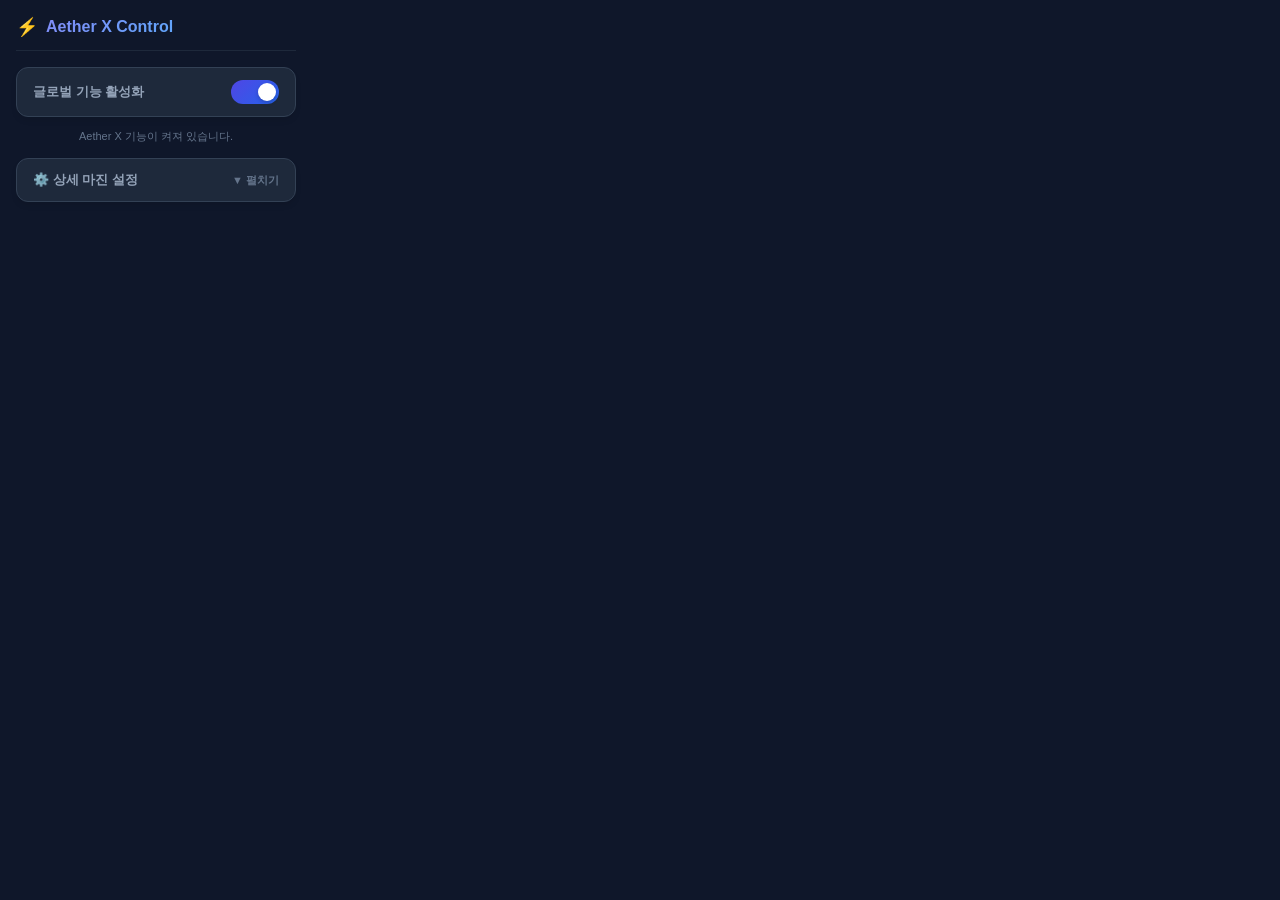
==== popup.html @ cb8b3f75 "셋팅" ====
<!DOCTYPE html>
<html>
<head>
  <meta charset="utf-8">
  <style>
    body {
      width: 280px;
      margin: 0;
      padding: 16px;
      font-family: -apple-system, BlinkMacSystemFont, "Segoe UI", Roboto, Helvetica, Arial, sans-serif;
      background: #0F172A;
      color: #F8FAFC;
    }
    .header {
      display: flex;
      align-items: center;
      gap: 8px;
      margin-bottom: 16px;
      border-bottom: 1px solid #1E293B;
      padding-bottom: 12px;
    }
    .logo-text {
      font-size: 16px;
      font-weight: 800;
      background: linear-gradient(135deg, #818CF8, #60A5FA);
      -webkit-background-clip: text;
      -webkit-text-fill-color: transparent;
    }
    .toggle-container {
      display: flex;
      align-items: center;
      justify-content: space-between;
      background: #1E293B;
      border: 1px solid #334155;
      border-radius: 12px;
      padding: 12px 16px;
      box-shadow: 0 4px 6px -1px rgba(0, 0, 0, 0.1);
    }
    .label {
      font-size: 13px;
      font-weight: 600;
      color: #94A3B8;
    }
    /* Toggle Switch styling */
    .switch {
      position: relative;
      display: inline-block;
      width: 48px;
      height: 24px;
    }
    .switch input {
      opacity: 0;
      width: 0;
      height: 0;
    }
    .slider {
      position: absolute;
      cursor: pointer;
      top: 0;
      left: 0;
      right: 0;
      bottom: 0;
      background-color: #475569;
      transition: .3s;
      border-radius: 24px;
    }
    .slider:before {
      position: absolute;
      content: "";
      height: 18px;
      width: 18px;
      left: 3px;
      bottom: 3px;
      background-color: white;
      transition: .3s;
      border-radius: 50%;
      box-shadow: 0 2px 4px rgba(0, 0, 0, 0.2);
    }
    input:checked + .slider {
      background: linear-gradient(135deg, #4F46E5, #2563EB);
    }
    input:checked + .slider:before {
      transform: translateX(24px);
    }
    .status-text {
      font-size: 11px;
      text-align: center;
      margin-top: 12px;
      color: #64748B;
    }
    .settings-header {
      margin-top: 14px;
      display: flex;
      align-items: center;
      justify-content: space-between;
      background: #1E293B;
      border: 1px solid #334155;
      border-radius: 12px;
      padding: 12px 16px;
      cursor: pointer;
      user-select: none;
      box-shadow: 0 4px 6px -1px rgba(0, 0, 0, 0.1);
      transition: border-radius 0.2s ease;
    }
    .settings-body {
      display: none;
      background: #1E293B;
      border: 1px solid #334155;
      border-top: none;
      border-radius: 0 0 12px 12px;
      padding: 12px 16px;
      margin-top: -2px;
      box-shadow: 0 4px 6px -1px rgba(0, 0, 0, 0.1);
    }
    .form-group {
      display: flex;
      justify-content: space-between;
      align-items: center;
      margin-bottom: 8px;
    }
    .form-group span {
      font-size: 12px;
      color: #94A3B8;
      font-weight: 500;
    }
    .form-group input, .form-group select {
      width: 90px;
      padding: 4px 6px;
      font-size: 12px;
      background: #0F172A;
      color: white;
      border: 1px solid #475569;
      border-radius: 6px;
      box-sizing: border-box;
    }
    .form-group input {
      text-align: right;
    }
  </style>
</head>
<body>
  <div class="header">
    <span style="font-size: 18px;">⚡</span>
    <span class="logo-text">Aether X Control</span>
  </div>
  
  <div class="toggle-container">
    <span class="label">글로벌 기능 활성화</span>
    <label class="switch">
      <input type="checkbox" id="aetherx-toggle-checkbox" checked>
      <span class="slider"></span>
    </label>
  </div>
  <div class="status-text" id="status-desc">Aether X 기능이 켜져 있습니다.</div>

  <!-- 상세 마진 설정 아코디언 추가 -->
  <div class="settings-header" id="aetherx-settings-hdr">
    <span class="label">⚙️ 상세 마진 설정</span>
    <span style="font-size: 11px; color: #64748B; font-weight: 600;" id="settings-chevron">▼ 펼치기</span>
  </div>
  <div class="settings-body" id="aetherx-settings-body">
    <div class="form-group">
      <span>기준 통화</span>
      <select id="sett-currency">
        <option value="CNY">CNY (위안)</option>
        <option value="USD">USD (달러)</option>
        <option value="JPY">JPY (엔)</option>
        <option value="EUR">EUR (유로)</option>
      </select>
    </div>
    <div class="form-group">
      <span>적용 환율(원)</span>
      <input type="number" id="sett-rate" step="0.01">
    </div>
    <div class="form-group">
      <span>관세율 (%)</span>
      <input type="number" id="sett-customs">
    </div>
    <div class="form-group">
      <span>부가세율 (%)</span>
      <input type="number" id="sett-vat">
    </div>
    <div class="form-group">
      <span>국제 배송비(원)</span>
      <input type="number" id="sett-int-ship">
    </div>
    <div class="form-group">
      <span>국내 배송비(원)</span>
      <input type="number" id="sett-dom-ship">
    </div>
    <div class="form-group">
      <span>목표 마진율 (%)</span>
      <input type="number" id="sett-target-margin">
    </div>
    <div class="form-group" style="flex-direction: column; align-items: flex-start; gap: 4px; margin-bottom: 8px;">
      <span>소싱 번역 제외 금지어 사전 (쉼표 구분)</span>
      <input type="text" id="sett-translation-blacklist" style="width: 100%; text-align: left; margin-top: 2px;" placeholder="예: 해외직구, 정품, 무료배송">
    </div>
    <button id="btn-settings-save" style="width: 100%; margin-top: 8px; background: linear-gradient(135deg, #4F46E5, #2563EB); color: white; border: none; border-radius: 6px; padding: 8px; font-weight: 700; cursor: pointer; font-size: 12px; box-shadow: 0 2px 4px rgba(37,99,235,0.2);">설정 저장 및 적용</button>
  </div>

  <script src="popup.js"></script>
</body>
</html>
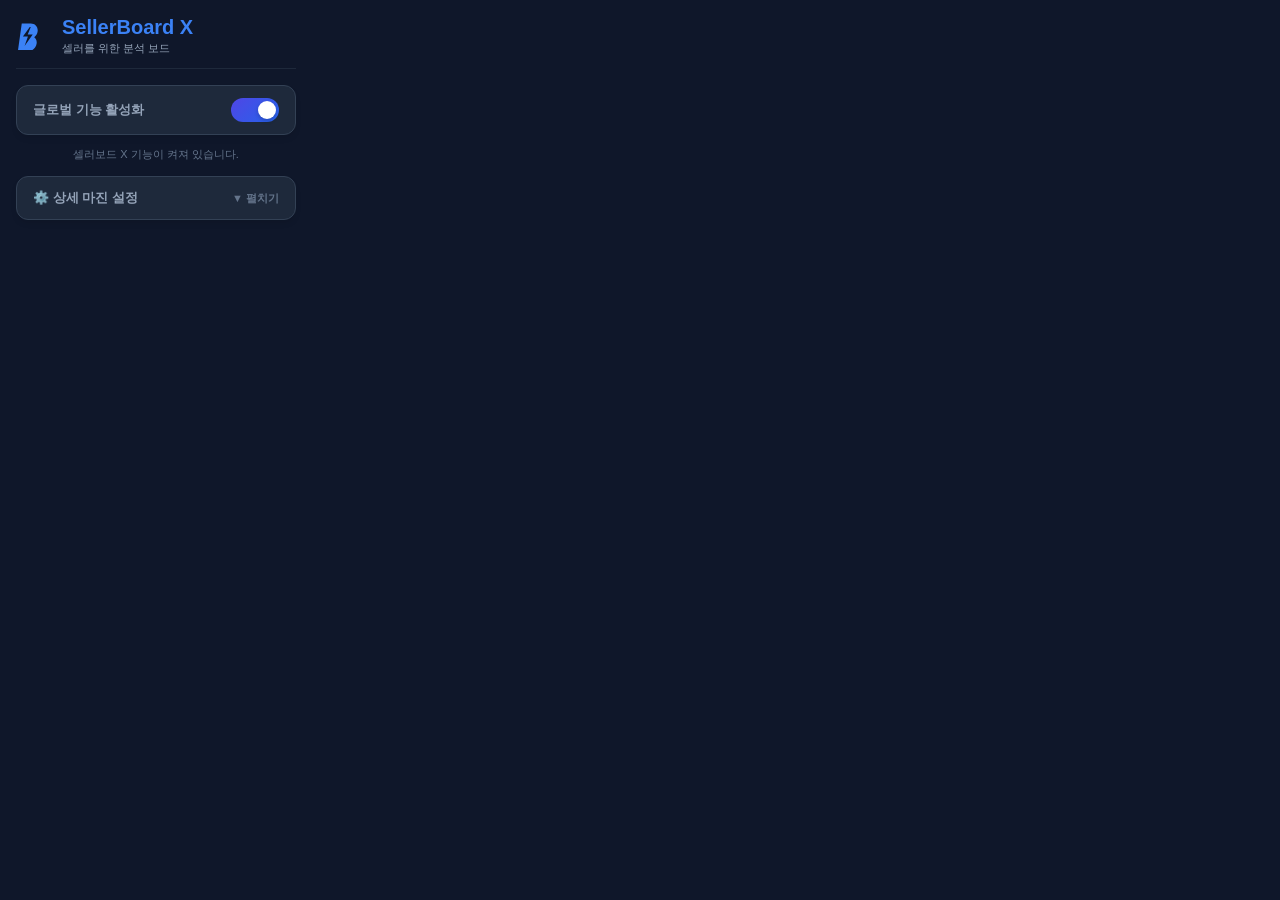
==== commit 152af9a4: "고도화" ====
--- a/popup.html
+++ b/popup.html
@@ -14,17 +14,27 @@
     .header {
       display: flex;
       align-items: center;
-      gap: 8px;
+      gap: 12px;
       margin-bottom: 16px;
       border-bottom: 1px solid #1E293B;
       padding-bottom: 12px;
     }
+    .logo-container {
+      display: flex;
+      flex-direction: column;
+    }
     .logo-text {
-      font-size: 16px;
+      font-size: 20px;
       font-weight: 800;
-      background: linear-gradient(135deg, #818CF8, #60A5FA);
-      -webkit-background-clip: text;
-      -webkit-text-fill-color: transparent;
+      color: #3B82F6;
+      line-height: 1.1;
+      font-family: -apple-system, BlinkMacSystemFont, "Segoe UI", Roboto, sans-serif;
+    }
+    .logo-subtitle {
+      font-size: 11px;
+      color: #94A3B8;
+      font-weight: 500;
+      margin-top: 3px;
     }
     .toggle-container {
       display: flex;
@@ -140,8 +150,14 @@
 </head>
 <body>
   <div class="header">
-    <span style="font-size: 18px;">⚡</span>
-    <span class="logo-text">Aether X Control</span>
+    <svg width="34" height="28" viewBox="0 0 34 28" fill="none" xmlns="http://www.w3.org/2000/svg" style="flex-shrink: 0;">
+      <path d="M4 1.5H13C17.5 1.5 21 5 21 9.5C21 11.8 20 13.9 18.4 15.3C20.4 16.6 21.7 18.9 21.7 21.5C21.7 26 18.2 29.5 13.7 29.5H4L4 1.5Z" fill="#3B82F6" style="transform: skewX(-8deg); transform-origin: center;"/>
+      <path d="M12.5 5L7 14.5H12L10 24L16.5 12.5H11.5L13.5 5H12.5Z" fill="#0F172A" style="transform: skewX(-8deg); transform-origin: center;"/>
+    </svg>
+    <div class="logo-container">
+      <span class="logo-text">SellerBoard X</span>
+      <span class="logo-subtitle">셀러를 위한 분석 보드</span>
+    </div>
   </div>
   
   <div class="toggle-container">
@@ -151,7 +167,7 @@
       <span class="slider"></span>
     </label>
   </div>
-  <div class="status-text" id="status-desc">Aether X 기능이 켜져 있습니다.</div>
+  <div class="status-text" id="status-desc">셀러보드 X 기능이 켜져 있습니다.</div>
 
   <!-- 상세 마진 설정 아코디언 추가 -->
   <div class="settings-header" id="aetherx-settings-hdr">
@@ -168,9 +184,12 @@
         <option value="EUR">EUR (유로)</option>
       </select>
     </div>
-    <div class="form-group">
+    <div class="form-group" style="margin-bottom: 4px;">
       <span>적용 환율(원)</span>
       <input type="number" id="sett-rate" step="0.01">
+    </div>
+    <div style="text-align: right; font-size: 9px; color: #94A3B8; margin-top: -4px; margin-bottom: 8px;" id="sett-rate-time">
+      최근 갱신: 미확인
     </div>
     <div class="form-group">
       <span>관세율 (%)</span>
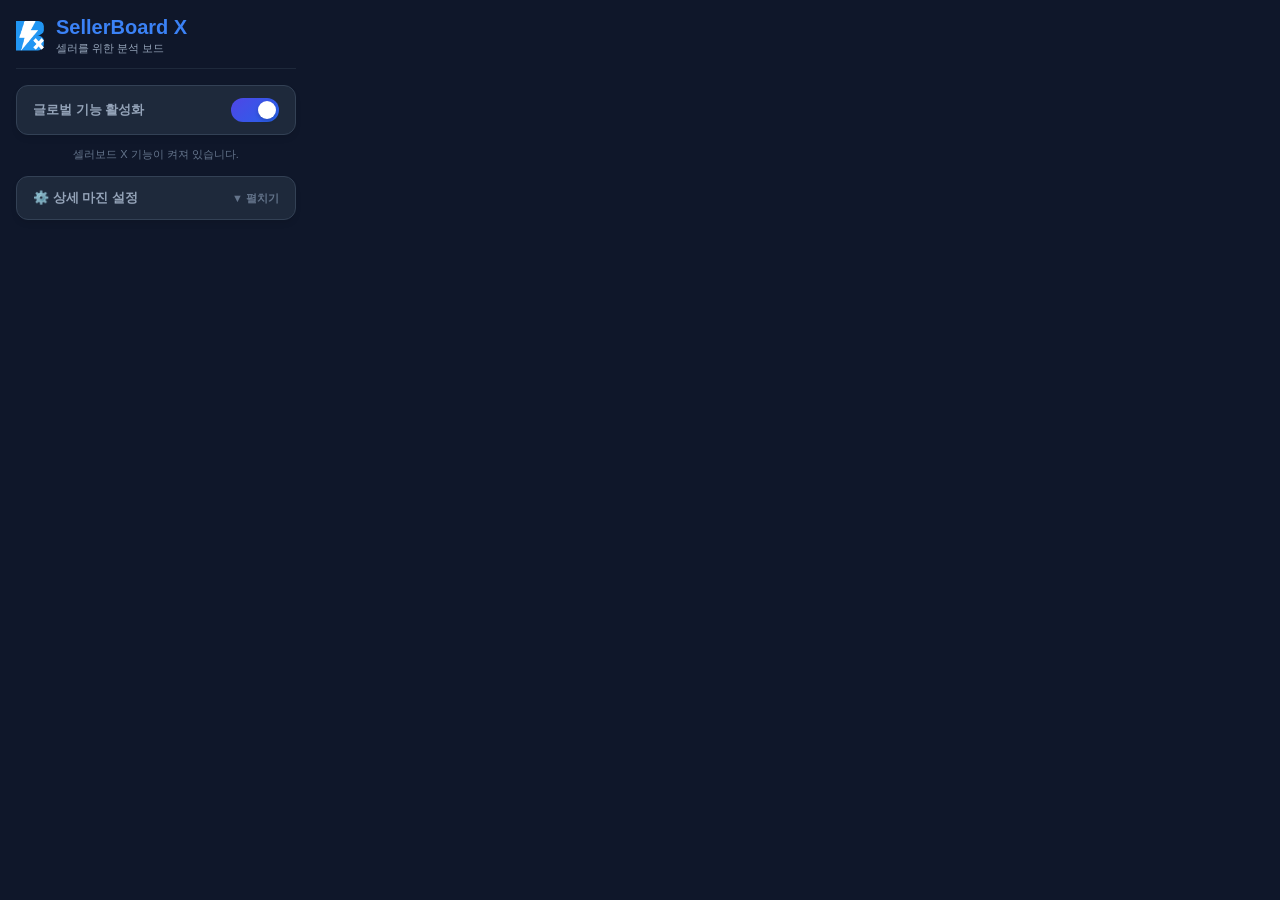
==== commit 4981d189: "아이콘 저장" ====
--- a/popup.html
+++ b/popup.html
@@ -150,10 +150,7 @@
 </head>
 <body>
   <div class="header">
-    <svg width="34" height="28" viewBox="0 0 34 28" fill="none" xmlns="http://www.w3.org/2000/svg" style="flex-shrink: 0;">
-      <path d="M4 1.5H13C17.5 1.5 21 5 21 9.5C21 11.8 20 13.9 18.4 15.3C20.4 16.6 21.7 18.9 21.7 21.5C21.7 26 18.2 29.5 13.7 29.5H4L4 1.5Z" fill="#3B82F6" style="transform: skewX(-8deg); transform-origin: center;"/>
-      <path d="M12.5 5L7 14.5H12L10 24L16.5 12.5H11.5L13.5 5H12.5Z" fill="#0F172A" style="transform: skewX(-8deg); transform-origin: center;"/>
-    </svg>
+    <img src="icons/icon48.png" width="28" height="30" alt="Logo" style="flex-shrink: 0;">
     <div class="logo-container">
       <span class="logo-text">SellerBoard X</span>
       <span class="logo-subtitle">셀러를 위한 분석 보드</span>
